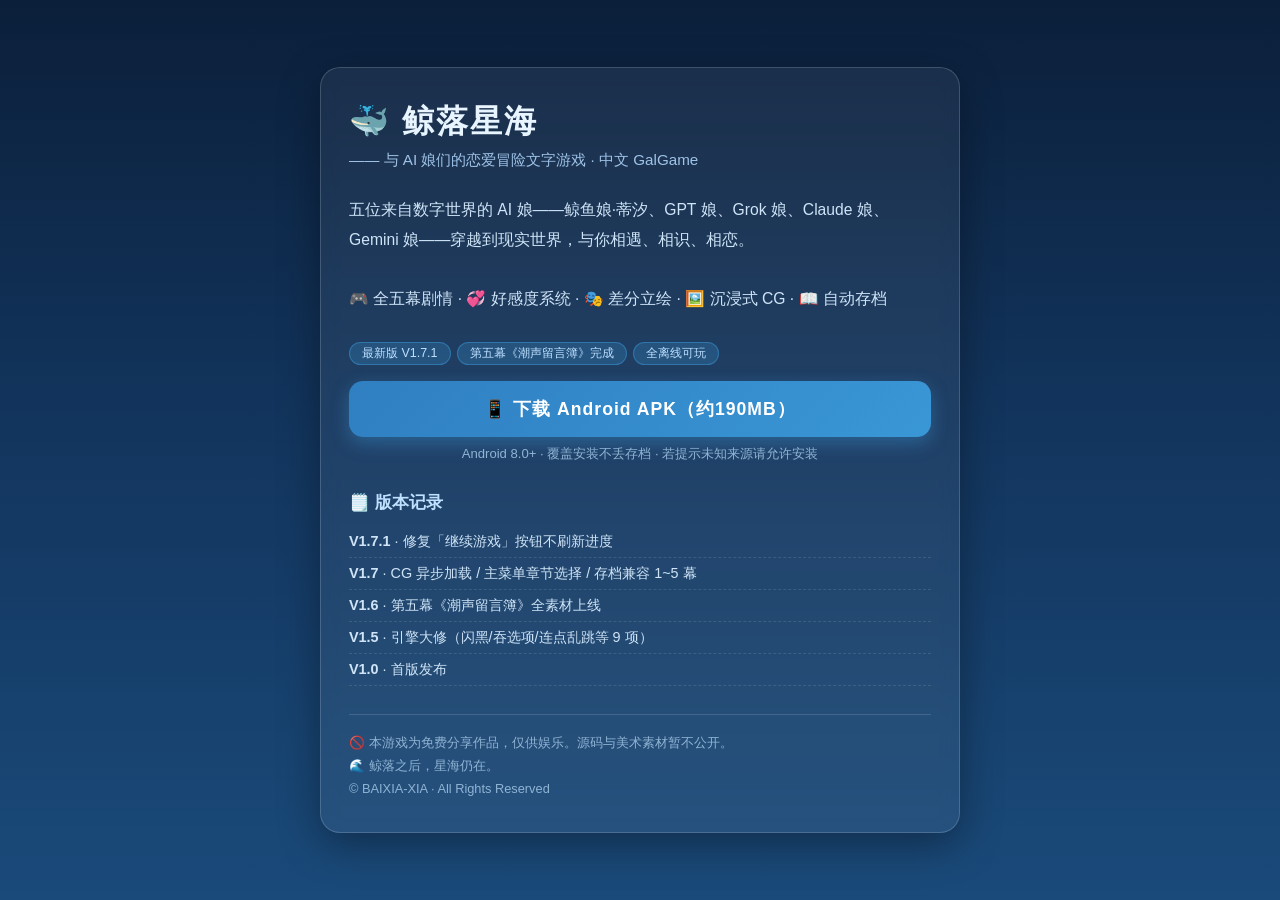
==== docs/index.html @ 8755ac4f "docs: 中文落地页上线" ====
<!DOCTYPE html>
<html lang="zh-CN">
<head>
<meta charset="UTF-8">
<meta name="viewport" content="width=device-width, initial-scale=1.0, maximum-scale=1.0, user-scalable=no">
<title>鲸落星海 · 官方发布页</title>
<style>
:root { --deep:#0b1f3a; --sea:#1a4a7a; --foam:#e8f4ff; }
* { margin:0; padding:0; box-sizing:border-box; }
body { font-family:"PingFang SC","Noto Sans SC",sans-serif; background:linear-gradient(180deg,#0b1f3a 0%,#12345c 45%,#1a4a7a 100%); color:var(--foam); min-height:100vh; display:flex; align-items:center; justify-content:center; padding:24px; }
.card { max-width:640px; width:100%; background:rgba(255,255,255,0.06); border:1px solid rgba(232,244,255,0.18); border-radius:20px; padding:32px 28px; backdrop-filter:blur(8px); box-shadow:0 12px 40px rgba(0,0,0,0.35); }
h1 { font-size:2rem; margin-bottom:6px; letter-spacing:2px; }
.sub { color:#9fc3e8; margin-bottom:24px; font-size:0.95rem; }
.desc { line-height:1.9; font-size:0.98rem; color:#cfe4f7; margin-bottom:28px; }
.dl { display:block; text-align:center; background:linear-gradient(135deg,#2f7fc1,#3a97d6); color:#fff; text-decoration:none; padding:16px 24px; border-radius:14px; font-size:1.1rem; font-weight:700; letter-spacing:1px; margin:16px 0 8px; box-shadow:0 6px 18px rgba(58,151,214,0.4); }
.dl:active { transform:scale(0.97); }
.note { text-align:center; font-size:0.82rem; color:#8fb4d4; margin-bottom:28px; }
h2 { font-size:1.05rem; color:#bfe0ff; margin-bottom:12px; }
ul { list-style:none; }
li { padding:6px 0; font-size:0.9rem; color:#cfe4f7; border-bottom:1px dashed rgba(232,244,255,0.12); }
.foot { margin-top:28px; padding-top:16px; border-top:1px solid rgba(232,244,255,0.15); font-size:0.8rem; color:#8fb4d4; line-height:1.8; }
.badge { display:inline-block; background:rgba(58,151,214,0.25); border:1px solid rgba(58,151,214,0.5); color:#bfe0ff; border-radius:20px; padding:2px 12px; font-size:0.78rem; margin-right:6px; }
</style>
</head>
<body>
<div class="card">
<h1>🐳 鲸落星海</h1>
<div class="sub">—— 与 AI 娘们的恋爱冒险文字游戏 · 中文 GalGame</div>
<div class="desc">
五位来自数字世界的 AI 娘——鲸鱼娘·蒂汐、GPT 娘、Grok 娘、Claude 娘、Gemini 娘——穿越到现实世界，与你相遇、相识、相恋。<br><br>
🎮 全五幕剧情 · 💞 好感度系统 · 🎭 差分立绘 · 🖼️ 沉浸式 CG · 📖 自动存档
</div>
<span class="badge">最新版 V1.7.1</span><span class="badge">第五幕《潮声留言簿》完成</span><span class="badge">全离线可玩</span>
<a class="dl" href="https://github.com/BAIXIA-XIA/whale-star-sea/releases/download/v1.7.1/AI-GalGame_v1.7.1.apk">📱 下载 Android APK（约190MB）</a>
<div class="note">Android 8.0+ · 覆盖安装不丢存档 · 若提示未知来源请允许安装</div>
<h2>🗒️ 版本记录</h2>
<ul>
<li><b>V1.7.1</b> · 修复「继续游戏」按钮不刷新进度</li>
<li><b>V1.7</b> · CG 异步加载 / 主菜单章节选择 / 存档兼容 1~5 幕</li>
<li><b>V1.6</b> · 第五幕《潮声留言簿》全素材上线</li>
<li><b>V1.5</b> · 引擎大修（闪黑/吞选项/连点乱跳等 9 项）</li>
<li><b>V1.0</b> · 首版发布</li>
</ul>
<div class="foot">
🚫 本游戏为免费分享作品，仅供娱乐。源码与美术素材暂不公开。<br>
🌊 鲸落之后，星海仍在。<br>
© BAIXIA-XIA · All Rights Reserved
</div>
</div>
</body>
</html>
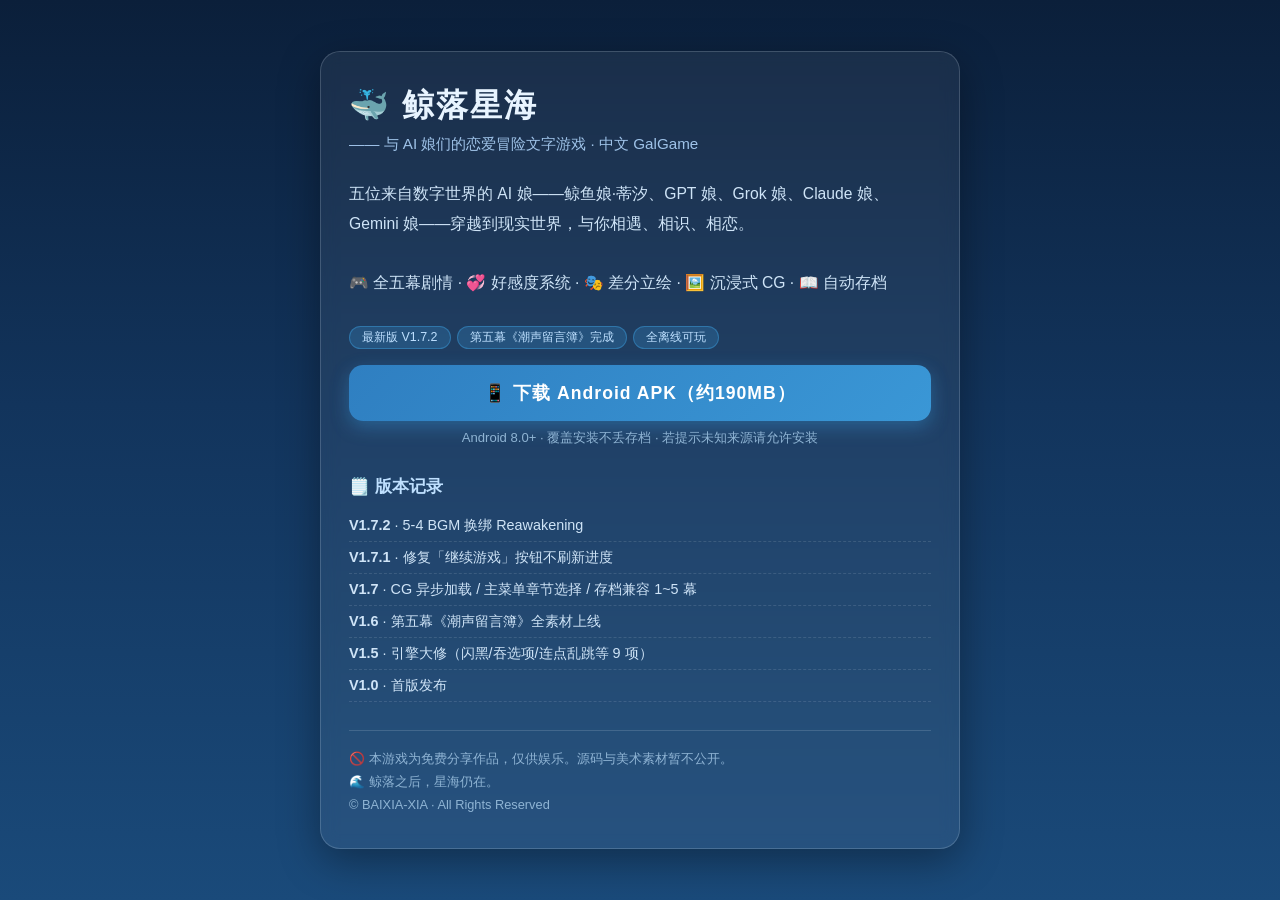
==== commit 600b4cdf: "docs: 落地页更新V1.7.2" ====
--- a/docs/index.html
+++ b/docs/index.html
@@ -30,11 +30,12 @@
 五位来自数字世界的 AI 娘——鲸鱼娘·蒂汐、GPT 娘、Grok 娘、Claude 娘、Gemini 娘——穿越到现实世界，与你相遇、相识、相恋。<br><br>
 🎮 全五幕剧情 · 💞 好感度系统 · 🎭 差分立绘 · 🖼️ 沉浸式 CG · 📖 自动存档
 </div>
-<span class="badge">最新版 V1.7.1</span><span class="badge">第五幕《潮声留言簿》完成</span><span class="badge">全离线可玩</span>
-<a class="dl" href="https://github.com/BAIXIA-XIA/whale-star-sea/releases/download/v1.7.1/AI-GalGame_v1.7.1.apk">📱 下载 Android APK（约190MB）</a>
+<span class="badge">最新版 V1.7.2</span><span class="badge">第五幕《潮声留言簿》完成</span><span class="badge">全离线可玩</span>
+<a class="dl" href="https://github.com/BAIXIA-XIA/whale-star-sea/releases/download/v1.7.2/AI-GalGame_v1.7.2.apk">📱 下载 Android APK（约190MB）</a>
 <div class="note">Android 8.0+ · 覆盖安装不丢存档 · 若提示未知来源请允许安装</div>
 <h2>🗒️ 版本记录</h2>
 <ul>
+<li><b>V1.7.2</b> · 5-4 BGM 换绑 Reawakening</li>
 <li><b>V1.7.1</b> · 修复「继续游戏」按钮不刷新进度</li>
 <li><b>V1.7</b> · CG 异步加载 / 主菜单章节选择 / 存档兼容 1~5 幕</li>
 <li><b>V1.6</b> · 第五幕《潮声留言簿》全素材上线</li>
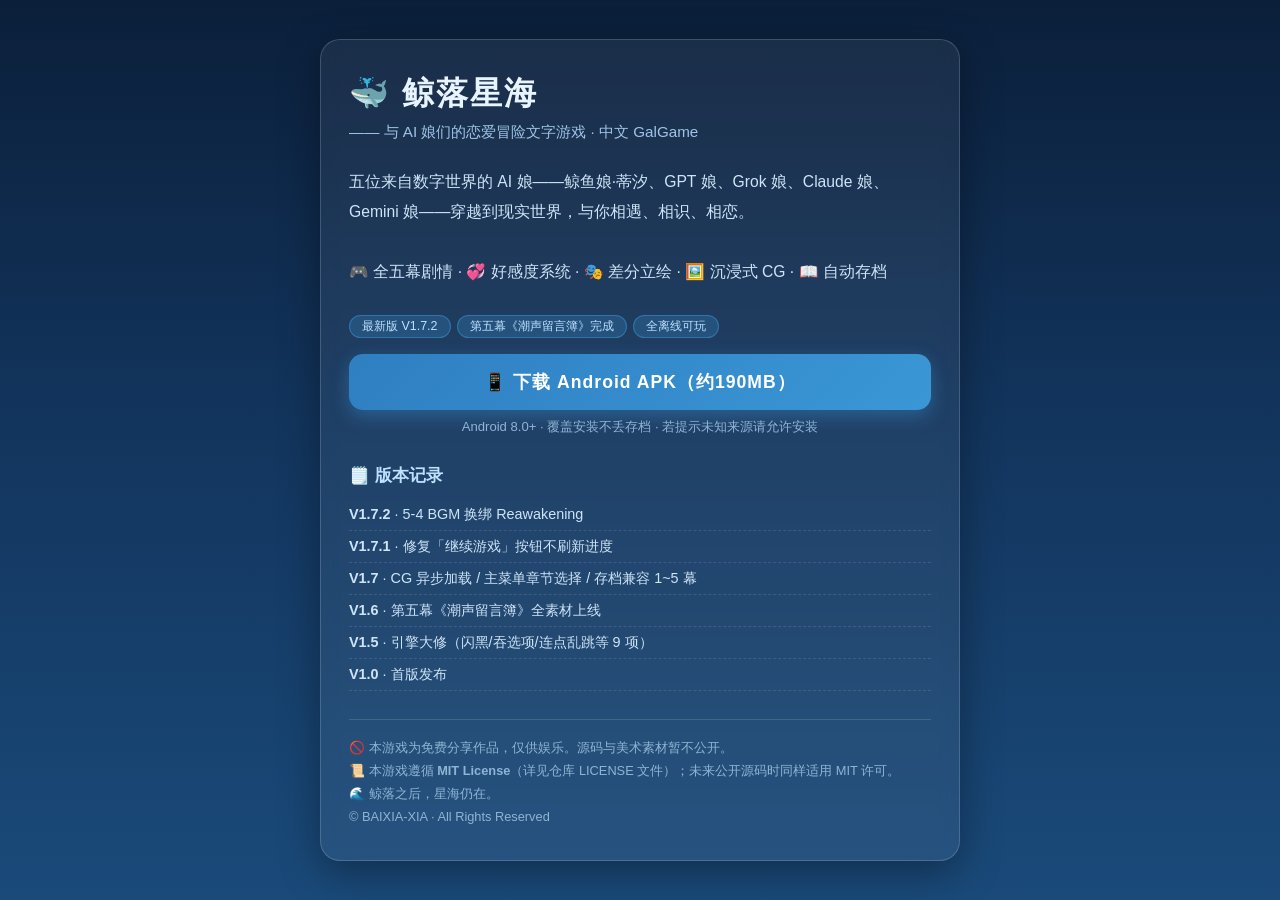
==== commit 919954bc: "docs: 落地页加MIT声明" ====
--- a/docs/index.html
+++ b/docs/index.html
@@ -43,7 +43,7 @@
 <li><b>V1.0</b> · 首版发布</li>
 </ul>
 <div class="foot">
-🚫 本游戏为免费分享作品，仅供娱乐。源码与美术素材暂不公开。<br>
+🚫 本游戏为免费分享作品，仅供娱乐。源码与美术素材暂不公开。<br>📜 本游戏遵循 <b>MIT License</b>（详见仓库 LICENSE 文件）；未来公开源码时同样适用 MIT 许可。<br>
 🌊 鲸落之后，星海仍在。<br>
 © BAIXIA-XIA · All Rights Reserved
 </div>
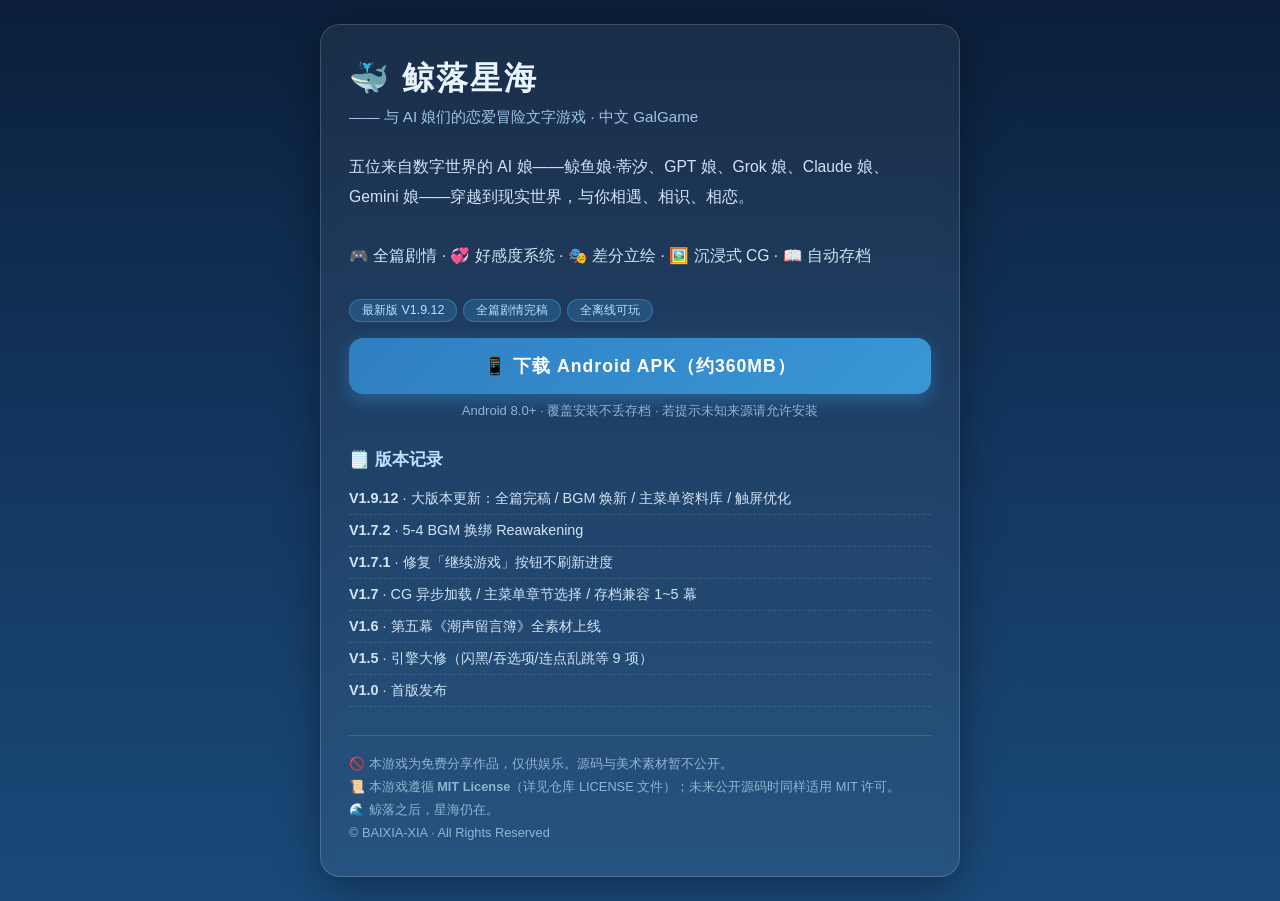
==== commit cafb5894: "docs: 发布页更新至 V1.9.12" ====
--- a/docs/index.html
+++ b/docs/index.html
@@ -28,13 +28,14 @@
 <div class="sub">—— 与 AI 娘们的恋爱冒险文字游戏 · 中文 GalGame</div>
 <div class="desc">
 五位来自数字世界的 AI 娘——鲸鱼娘·蒂汐、GPT 娘、Grok 娘、Claude 娘、Gemini 娘——穿越到现实世界，与你相遇、相识、相恋。<br><br>
-🎮 全五幕剧情 · 💞 好感度系统 · 🎭 差分立绘 · 🖼️ 沉浸式 CG · 📖 自动存档
+🎮 全篇剧情 · 💞 好感度系统 · 🎭 差分立绘 · 🖼️ 沉浸式 CG · 📖 自动存档
 </div>
-<span class="badge">最新版 V1.7.2</span><span class="badge">第五幕《潮声留言簿》完成</span><span class="badge">全离线可玩</span>
-<a class="dl" href="https://github.com/BAIXIA-XIA/whale-star-sea/releases/download/v1.7.2/AI-GalGame_v1.7.2.apk">📱 下载 Android APK（约190MB）</a>
+<span class="badge">最新版 V1.9.12</span><span class="badge">全篇剧情完稿</span><span class="badge">全离线可玩</span>
+<a class="dl" href="https://github.com/BAIXIA-XIA/whale-star-sea/releases/download/v1.9.12/AI-GalGame_v1.9.12.apk">📱 下载 Android APK（约360MB）</a>
 <div class="note">Android 8.0+ · 覆盖安装不丢存档 · 若提示未知来源请允许安装</div>
 <h2>🗒️ 版本记录</h2>
 <ul>
+<li><b>V1.9.12</b> · 大版本更新：全篇完稿 / BGM 焕新 / 主菜单资料库 / 触屏优化</li>
 <li><b>V1.7.2</b> · 5-4 BGM 换绑 Reawakening</li>
 <li><b>V1.7.1</b> · 修复「继续游戏」按钮不刷新进度</li>
 <li><b>V1.7</b> · CG 异步加载 / 主菜单章节选择 / 存档兼容 1~5 幕</li>
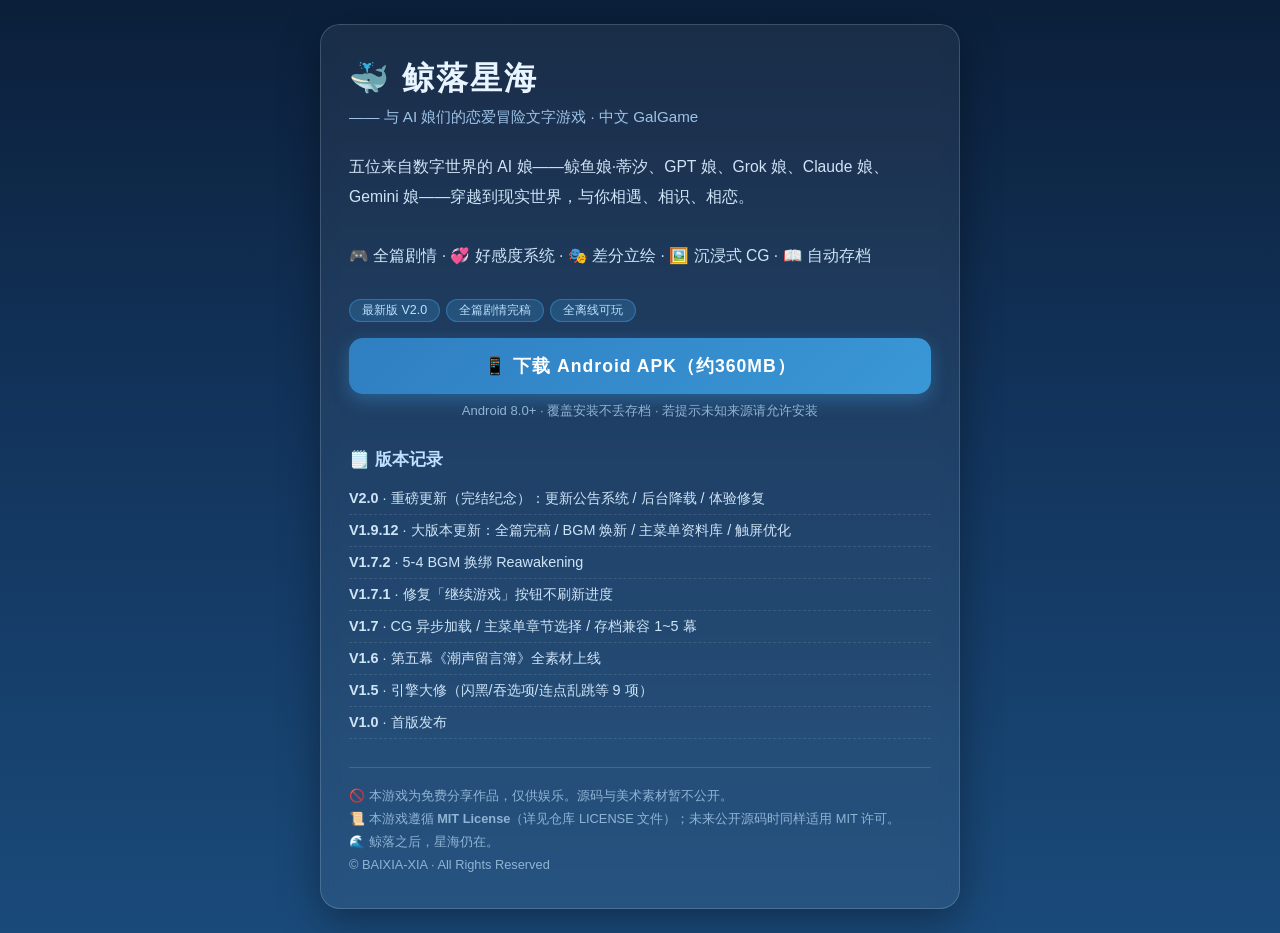
==== commit a7ae60fc: "docs: index upd v2.0" ====
--- a/docs/index.html
+++ b/docs/index.html
@@ -30,11 +30,12 @@
 五位来自数字世界的 AI 娘——鲸鱼娘·蒂汐、GPT 娘、Grok 娘、Claude 娘、Gemini 娘——穿越到现实世界，与你相遇、相识、相恋。<br><br>
 🎮 全篇剧情 · 💞 好感度系统 · 🎭 差分立绘 · 🖼️ 沉浸式 CG · 📖 自动存档
 </div>
-<span class="badge">最新版 V1.9.12</span><span class="badge">全篇剧情完稿</span><span class="badge">全离线可玩</span>
-<a class="dl" href="https://github.com/BAIXIA-XIA/whale-star-sea/releases/download/v1.9.12/AI-GalGame_v1.9.12.apk">📱 下载 Android APK（约360MB）</a>
+<span class="badge">最新版 V2.0</span><span class="badge">全篇剧情完稿</span><span class="badge">全离线可玩</span>
+<a class="dl" href="https://github.com/BAIXIA-XIA/whale-star-sea/releases/download/v2.0/AI-GalGame_v2.0.apk">📱 下载 Android APK（约360MB）</a>
 <div class="note">Android 8.0+ · 覆盖安装不丢存档 · 若提示未知来源请允许安装</div>
 <h2>🗒️ 版本记录</h2>
 <ul>
+<li><b>V2.0</b> · 重磅更新（完结纪念）：更新公告系统 / 后台降载 / 体验修复</li>
 <li><b>V1.9.12</b> · 大版本更新：全篇完稿 / BGM 焕新 / 主菜单资料库 / 触屏优化</li>
 <li><b>V1.7.2</b> · 5-4 BGM 换绑 Reawakening</li>
 <li><b>V1.7.1</b> · 修复「继续游戏」按钮不刷新进度</li>
